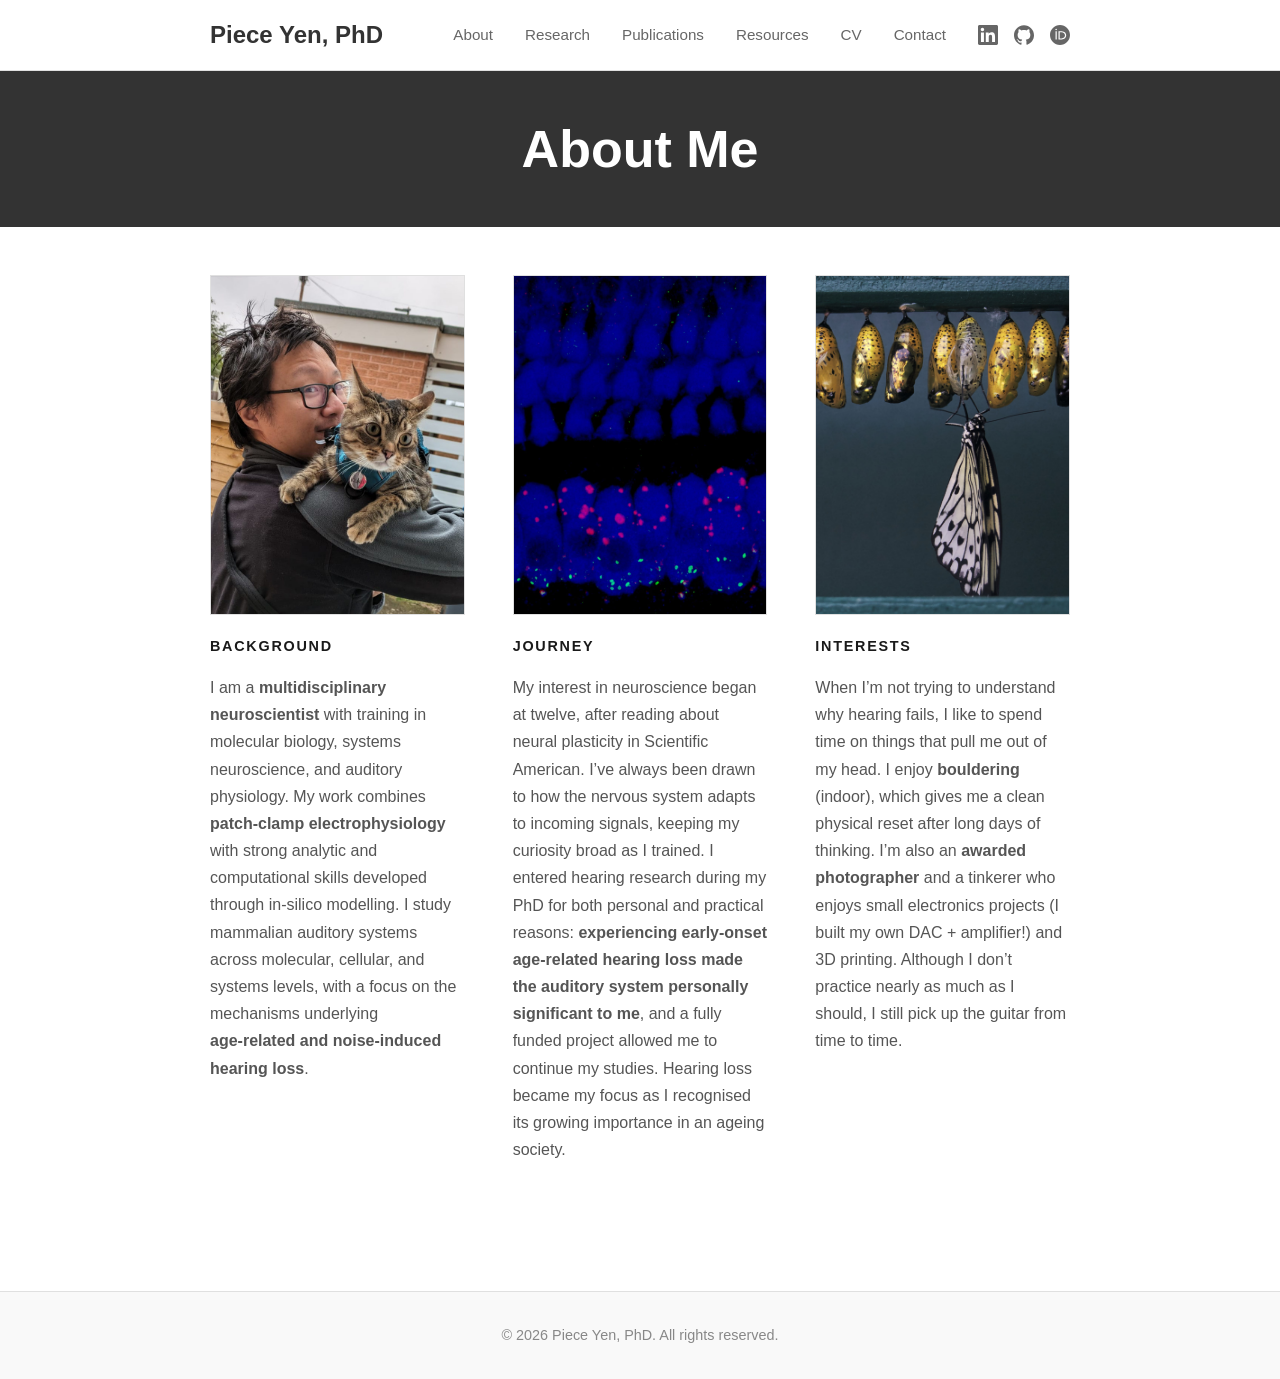
==== about.html @ 248974b4 "Initial commit" ====
<!DOCTYPE html>
<html lang="en">
<head>
    <meta charset="UTF-8">
    <meta name="viewport" content="width=device-width, initial-scale=1.0">
    <title>About - Piece Yen, PhD</title>
    <link rel="stylesheet" href="style.css">
    <script type="application/ld+json">
        {
            "@context": "https://schema.org",
            "@type": "AboutPage",
            "name": "About - Piece Yen, PhD",
            "mainEntity": {
                "@id": "https://orcid.org/0000-0003-2420-4510",
                "@type": "Person",
                "name": "Piece Yen, PhD",
                "honorificSuffix": "PhD",
                "email": "mailto:piece.yen@sheffield.ac.uk",
                "affiliation": {
                    "@type": "Organization",
                    "name": "The University of Sheffield"
                },
                "sameAs": [
                    "https://orcid.org/0000-0003-2420-4510",
                    "https://scholar.google.com/citations?user=9WFLrJ4AAAAJ",
                    "https://www.linkedin.com/in/pieceyen/"
                ]
            }
        }
    </script>
</head>
<body>
    <nav>
        <div class="nav-container">
            <a href="index.html" class="logo">Piece Yen, PhD</a>
            <div class="nav-right">
                <ul class="nav-links">
                    <li><a href="about.html">About</a></li>
                    <li><a href="research.html">Research</a></li>
                    <li><a href="publications.html">Publications</a></li>
                    <li><a href="resources.html">Resources</a></li>
                    <li><a href="cv.html">CV</a></li>
                    <li><a href="contact.html">Contact</a></li>
                </ul>
                <div class="social-icons">
                    <a href="https://www.linkedin.com/in/pieceyen/" target="_blank" aria-label="LinkedIn">
                        <svg width="20" height="20" viewBox="0 0 24 24" fill="currentColor">
                            <path d="M20.447 20.452h-3.554v-5.569c0-1.328-.027-3.037-1.852-3.037-1.853 0-2.136 1.445-2.136 2.939v5.667H9.351V9h3.414v1.561h.046c.477-.9 1.637-1.85 3.37-1.85 3.601 0 4.267 2.37 4.267 5.455v6.286zM5.337 7.433c-1.144 0-2.063-.926-2.063-2.065 0-1.138.92-2.063 2.063-2.063 1.14 0 2.064.925 2.064 2.063 0 1.139-.925 2.065-2.064 2.065zm1.782 13.019H3.555V9h3.564v11.452zM22.225 0H1.771C.792 0 0 .774 0 1.729v20.542C0 23.227.792 24 1.771 24h20.451C23.2 24 24 23.227 24 22.271V1.729C24 .774 23.2 0 22.222 0h.003z"/>
                        </svg>
                    </a>
                    <a href="https://github.com/piece-yen" target="_blank" aria-label="GitHub">
                        <svg width="20" height="20" viewBox="0 0 24 24" fill="currentColor">
                            <path d="M12 .297c-6.63 0-12 5.373-12 12 0 5.303 3.438 9.8 8.205 11.385.6.113.82-.258.82-.577 0-.285-.01-1.04-.015-2.04-3.338.724-4.042-1.61-4.042-1.61C4.422 18.07 3.633 17.7 3.633 17.7c-1.087-.744.084-.729.084-.729 1.205.084 1.838 1.236 1.838 1.236 1.07 1.835 2.809 1.305 3.495.998.108-.776.417-1.305.76-1.605-2.665-.3-5.466-1.332-5.466-5.93 0-1.31.465-2.38 1.235-3.22-.135-.303-.54-1.523.105-3.176 0 0 1.005-.322 3.3 1.23.96-.267 1.98-.399 3-.405 1.02.006 2.04.138 3 .405 2.28-1.552 3.285-1.23 3.285-1.23.645 1.653.24 2.873.12 3.176.765.84 1.23 1.91 1.23 3.22 0 4.61-2.805 5.625-5.475 5.92.42.36.81 1.096.81 2.22 0 1.606-.015 2.896-.015 3.286 0 .315.21.69.825.57C20.565 22.092 24 17.592 24 12.297c0-6.627-5.373-12-12-12"/>
                        </svg>
                    </a>
                    <a href="https://orcid.org/0000-0003-2420-4510" target="_blank" aria-label="ORCID">
                        <svg width="20" height="20" viewBox="0 0 24 24" fill="currentColor">
                            <path d="M12 0C5.372 0 0 5.372 0 12s5.372 12 12 12 12-5.372 12-12S18.628 0 12 0zM7.369 4.378c.525 0 .947.431.947.947s-.422.947-.947.947a.95.95 0 0 1-.947-.947c0-.525.422-.947.947-.947zm-.722 3.038h1.444v10.041H6.647V7.416zm3.562 0h3.9c3.712 0 5.344 2.653 5.344 5.025 0 2.578-2.016 5.016-5.325 5.016h-3.919V7.416zm1.444 1.303v7.444h2.297c2.359 0 4.053-1.666 4.053-3.722 0-2.056-1.694-3.722-4.053-3.722h-2.297z"/>
                        </svg>
                    </a>
                </div>
            </div>
        </div>
    </nav>

    <main>
        <section class="about-hero-banner">
            <div class="about-hero-inner container">
                <h1>About Me</h1>
            </div>
        </section>

        <section class="about-section">
            <div class="container">
                <div class="about-grid">
                    <article class="about-tile">
                        <div class="about-tile-image" role="img" aria-label="Background" style="background-image: url('assets/me-alt.jpg');"></div>
                        <h2 class="about-tile-label">Background</h2>
                        <p>
                            I am a <strong>multidisciplinary neuroscientist</strong> with training in molecular biology, systems neuroscience, and auditory physiology. My work combines <strong>patch‑clamp electrophysiology</strong> with strong analytic and computational skills developed through in‑silico modelling. I study mammalian auditory systems across molecular, cellular, and systems levels, with a focus on the mechanisms underlying <strong>age‑related and noise‑induced hearing loss</strong>.
                        </p>
                    </article>

                    <article class="about-tile">
                        <div class="about-tile-image" role="img" aria-label="Journey" style="background-image: url('assets/haircells4x3.jpg');"></div>
                        <h2 class="about-tile-label">Journey</h2>
                        <p>
                            My interest in neuroscience began at twelve, after reading about neural plasticity in Scientific American. I’ve always been drawn to how the nervous system adapts to incoming signals, keeping my curiosity broad as I trained. I entered hearing research during my PhD for both personal and practical reasons: <strong>experiencing early‑onset age‑related hearing loss made the auditory system personally significant to me</strong>, and a fully funded project allowed me to continue my studies. Hearing loss became my focus as I recognised its growing importance in an ageing society.
                        </p>
                    </article>

                    <article class="about-tile">
                        <div class="about-tile-image" role="img" aria-label="Interests" style="background-image: url('assets/NGP2017.jpg');"></div>
                        <h2 class="about-tile-label">Interests</h2>
                        <p>
                            When I’m not trying to understand why hearing fails, I like to spend time on things that pull me out of my head. I enjoy <strong>bouldering</strong> (indoor), which gives me a clean physical reset after long days of thinking. I’m also an <strong>awarded photographer</strong> and a tinkerer who enjoys small electronics projects (I built my own DAC + amplifier!) and 3D printing. Although I don’t practice nearly as much as I should, I still pick up the guitar from time to time.
                        </p>
                    </article>
                </div>
            </div>
        </section>
    </main>

    <footer>
        <div class="container">
            <p>&copy; 2026 Piece Yen, PhD. All rights reserved.</p>
        </div>
    </footer>
</body>
</html>
---- style.css ----
/* Reset and Base Styles */
* {
    margin: 0;
    padding: 0;
    box-sizing: border-box;
}

body {
    font-family: -apple-system, BlinkMacSystemFont, 'Segoe UI', Roboto, Oxygen, Ubuntu, Cantarell, sans-serif;
    line-height: 1.6;
    color: #333;
    background-color: #fff;
}

.container {
    max-width: 900px;
    margin: 0 auto;
    padding: 0 20px;
}

.container-wide {
    max-width: 1100px;
    margin: 0 auto;
    padding: 0 20px;
}

/* Navigation */
nav {
    background-color: #fff;
    border-bottom: 1px solid #e0e0e0;
    padding: 1rem 0;
    position: sticky;
    top: 0;
    z-index: 100;
}

.nav-container {
    max-width: 900px;
    margin: 0 auto;
    padding: 0 20px;
    display: flex;
    justify-content: space-between;
    align-items: center;
}

.logo {
    font-size: 1.5rem;
    font-weight: 600;
    color: #333;
    text-decoration: none;
}

.nav-right {
    display: flex;
    align-items: center;
    gap: 2rem;
}

.nav-links {
    display: flex;
    list-style: none;
    gap: 2rem;
}

.nav-links a {
    color: #666;
    text-decoration: none;
    font-size: 0.95rem;
    transition: color 0.3s;
}

.nav-links a:hover {
    color: #000;
}

.social-icons {
    display: flex;
    gap: 1rem;
    align-items: center;
}

.social-icons a {
    color: #666;
    transition: color 0.3s;
    display: flex;
    align-items: center;
}

.social-icons a:hover {
    color: #000;
}

.social-icons svg {
    width: 20px;
    height: 20px;
}

/* Hero Section */
.hero {
    padding: 4rem 0;
    min-height: 60vh;
}

.hero-layout {
    display: flex;
    gap: 3rem;
    align-items: flex-start;
}

.hero-text {
    flex: 0 1 70%;
    min-width: 0;
}

.hero-photo img {
    display: block;
    height: auto;
    border-radius: 6px;
}

.hero-photo-desktop img {
    width: 100%;
    max-width: 100%;
}

.hero-photo-desktop {
    flex: 0 0 30%;
    max-width: 30%;
}

.hero-photo-mobile {
    display: none;
}

.hero-photo-mobile img {
    width: 100%;
    max-width: 100%;
}

.hero h1 {
    font-size: 2.5rem;
    font-weight: 500;
    line-height: 1.3;
    margin-bottom: 2rem;
    color: #1a1a1a;
}

.intro-content {
    max-width: 700px;
}

.intro-content p {
    font-size: 1.1rem;
    margin-bottom: 1.5rem;
    color: #555;
}

.btn-primary {
    display: inline-block;
    padding: 0.75rem 1.5rem;
    background-color: #000;
    color: #fff;
    text-decoration: none;
    border-radius: 4px;
    transition: background-color 0.3s;
    margin-top: 1rem;
}

.btn-primary:hover {
    background-color: #333;
}

/* Contact Preview Section */
.contact-preview {
    background-color: #f9f9f9;
    padding: 3rem 0;
    border-top: 1px solid #e0e0e0;
}

.contact-preview h3 {
    font-size: 1rem;
    font-weight: 600;
    letter-spacing: 0.05em;
    margin-bottom: 1.5rem;
    color: #333;
}

.contact-preview p {
    margin-bottom: 0.5rem;
    color: #555;
}

.contact-preview a {
    color: #0066cc;
    text-decoration: none;
}

.contact-preview a:hover {
    text-decoration: underline;
}

/* Content Pages */
.content-section {
    padding: 3rem 0;
    min-height: 70vh;
}

.content-section h1 {
    font-size: 2.5rem;
    font-weight: 500;
    margin-bottom: 2rem;
    color: #1a1a1a;
}

.content-section h2 {
    font-size: 1.8rem;
    font-weight: 500;
    margin-top: 2.5rem;
    margin-bottom: 1rem;
    color: #1a1a1a;
}

.content-section h2.section-muted-title {
    color: #666;
}

.content-section h3 {
    font-size: 1.3rem;
    font-weight: 500;
    margin-top: 2rem;
    margin-bottom: 0.75rem;
    color: #333;
}

.content-section p {
    font-size: 1.05rem;
    margin-bottom: 1.25rem;
    color: #555;
    line-height: 1.7;
}

.content-section ul {
    margin-left: 1.5rem;
    margin-bottom: 1.5rem;
}

.content-section li {
    font-size: 1.05rem;
    color: #555;
    margin-bottom: 0.75rem;
    line-height: 1.7;
}

/* Contact */
.contact-social-links {
    display: flex;
    flex-direction: column;
    gap: 0.75rem;
    margin-bottom: 1.5rem;
}

.contact-social-link {
    display: inline-flex;
    align-items: center;
    gap: 0.6rem;
    color: #0066cc;
    text-decoration: none;
    font-size: 1.05rem;
}

.contact-social-link:hover {
    text-decoration: underline;
}

.contact-social-icon {
    width: 20px;
    height: 20px;
    display: inline-flex;
    align-items: center;
    justify-content: center;
    color: #666;
    flex: 0 0 20px;
}

.contact-social-icon-empty {
    border: none;
}

/* Resources */
.coming-soon-block {
    background-color: #f9f9f9;
    border: 1px solid #e0e0e0;
    border-radius: 6px;
    padding: 1.5rem;
}

.coming-soon-block h2 {
    margin-top: 0;
}

.coming-soon-block p {
    margin-bottom: 0;
}

/* Publications */
.publication {
    margin-bottom: 2rem;
    padding-bottom: 2rem;
    border-bottom: 1px solid #e0e0e0;
}

.publication:last-child {
    border-bottom: none;
}

.publication-title {
    font-size: 1.2rem;
    font-weight: 500;
    margin-bottom: 0.5rem;
    color: #1a1a1a;
}

.publication-authors {
    font-size: 1rem;
    color: #666;
    margin-bottom: 0.5rem;
}

.publication-venue {
    font-size: 1rem;
    color: #888;
    font-style: italic;
    margin-bottom: 0.75rem;
}

.publication-links a {
    display: inline-block;
    margin-right: 1rem;
    color: #0066cc;
    text-decoration: none;
    font-size: 0.95rem;
}

.publication-links a:hover {
    text-decoration: underline;
}

.publication-muted .publication-title {
    font-size: 1.1rem;
    font-weight: 400;
    color: #333;
}

.publication-muted .publication-authors {
    font-size: 0.95rem;
    color: #777;
}

.publication-muted .publication-venue {
    font-size: 0.95rem;
    color: #999;
}

/* CV Styling */
.cv-section {
    margin-bottom: 2.5rem;
}

.cv-entry {
    margin-bottom: 1.5rem;
}

.cv-title {
    font-weight: 600;
    color: #1a1a1a;
}

.cv-subtitle {
    color: #666;
    font-style: italic;
}

.cv-date {
    color: #888;
    font-size: 0.95rem;
}

/* CV (example-like stacked layout) */
.cv-page .content-section {
    padding-top: 2.5rem;
}

.cv-page .cv-lead {
    margin-bottom: 2rem;
}

.cv-page .cv-lead p {
    margin-bottom: 0.6rem;
}

.cv-page .cv-lead a {
    color: #0066cc;
    text-decoration: none;
}

.cv-page .cv-lead a:hover {
    text-decoration: underline;
}

.cv-page .cv-lead-divider {
    border: none;
    border-top: 1px solid #e0e0e0;
    margin-top: 1.25rem;
}

.cv-page .content-section h2 {
    font-size: 1rem;
    font-weight: 600;
    letter-spacing: 0.12em;
    text-transform: uppercase;
    margin-top: 2.75rem;
    margin-bottom: 1.25rem;
    color: #333;
}

.cv-page .cv-item {
    margin-bottom: 1.6rem;
}

.cv-page .cv-item-title {
    font-size: 1.1rem;
    font-weight: 600;
    color: #1a1a1a;
    margin-bottom: 0.75rem;
}

.cv-page .cv-item-dates {
    font-weight: 500;
    color: #666;
}

.cv-page .cv-top-grid {
    display: grid;
    grid-template-columns: repeat(2, minmax(0, 1fr));
    gap: 3rem;
    align-items: start;
}

.cv-page .cv-top-grid h2 {
    margin-top: 0;
}

.cv-page .content-section ul {
    margin-left: 1.25rem;
}

.cv-page .content-section ul ul {
    margin-top: 0.6rem;
    margin-bottom: 0.25rem;
}

/* Resources */
.resource-grid {
    display: grid;
    grid-template-columns: repeat(auto-fit, minmax(220px, 1fr));
    gap: 1.25rem;
    justify-items: start;
}

/* About (reference-like layout) */
.about-hero-banner,
.page-hero-banner {
    --about-hero-title-size: 3.25rem;
    width: 100%;
    height: calc(var(--about-hero-title-size) * 3);
    background-color: #333;
    background-size: cover;
    background-position: center;
    display: flex;
    align-items: flex-start;
}

.about-hero-inner,
.page-hero-inner {
    padding-top: var(--about-hero-title-size);
}

.about-hero-banner h1,
.page-hero-banner h1 {
    font-size: var(--about-hero-title-size);
    line-height: 1;
    font-weight: 600;
    color: #fff;
    margin: 0;
}

.about-section {
    padding: 3rem 0;
}

.about-grid {
    display: grid;
    grid-template-columns: repeat(3, minmax(0, 1fr));
    gap: 3rem;
    align-items: start;
}

.about-tile {
    text-align: left;
}

.about-tile-image {
    width: 100%;
    max-width: 280px;
    aspect-ratio: 3 / 4;
    margin: 0 auto;
    background-color: #f3f3f3;
    border: 1px solid #e0e0e0;
    background-size: cover;
    background-position: center;
    background-repeat: no-repeat;
}

.about-tile-label {
    font-size: 0.9rem;
    font-weight: 600;
    letter-spacing: 0.12em;
    text-transform: uppercase;
    margin-top: 1.25rem;
    margin-bottom: 1rem;
    color: #1a1a1a;
}

.about-tile p {
    font-size: 1rem;
    margin-bottom: 1rem;
    color: #555;
    line-height: 1.7;
}

.resource-card {
    margin: 0;
    display: flex;
    flex-direction: column;
    align-items: flex-start;
    gap: 0.75rem;
    padding: 0;
    border: none;
    border-radius: 0;
    text-align: left;
    width: 300px;
    max-width: 100%;
}

.resource-image {
    width: 100%;
    max-width: 300px;
    max-height: 300px;
    aspect-ratio: 1 / 1;
    margin: 0;
    background-color: #f3f3f3;
    border-radius: 6px;
    background-size: cover;
    background-position: center;
    background-repeat: no-repeat;
}

.resource-caption {
    font-size: 1rem;
    color: #555;
    margin-top: 0;
    margin-bottom: 0;
    max-width: 280px;
}

/* Footer */
footer {
    background-color: #f9f9f9;
    border-top: 1px solid #e0e0e0;
    padding: 2rem 0;
    margin-top: 4rem;
}

footer p {
    text-align: center;
    color: #888;
    font-size: 0.9rem;
}

/* Responsive Design */
@media (max-width: 768px) {
    .nav-right {
        gap: 1rem;
    }

    .nav-links {
        gap: 1rem;
        font-size: 0.85rem;
    }

    .social-icons {
        gap: 0.75rem;
    }

    .hero-layout {
        flex-direction: column;
        gap: 1.5rem;
    }

    .hero-photo-desktop {
        display: none;
    }

    .hero-photo-mobile {
        display: block;
        margin: 1.25rem 0;
    }

    .hero h1 {
        font-size: 1.8rem;
    }

    .intro-content p {
        font-size: 1rem;
    }

    .content-section h1 {
        font-size: 2rem;
    }

    .content-section h2 {
        font-size: 1.5rem;
    }

    .about-hero-banner,
    .page-hero-banner {
        --about-hero-title-size: 2.25rem;
    }

    .about-grid {
        grid-template-columns: 1fr;
        gap: 2.25rem;
    }

    .cv-page .cv-top-grid {
        grid-template-columns: 1fr;
        gap: 2.25rem;
    }
}

@media (max-width: 480px) {
    .nav-container {
        flex-direction: column;
        gap: 1rem;
    }

    .nav-right {
        flex-direction: column;
        gap: 1rem;
    }

    .nav-links {
        flex-wrap: wrap;
        justify-content: center;
    }

    .hero h1 {
        font-size: 1.5rem;
    }
}
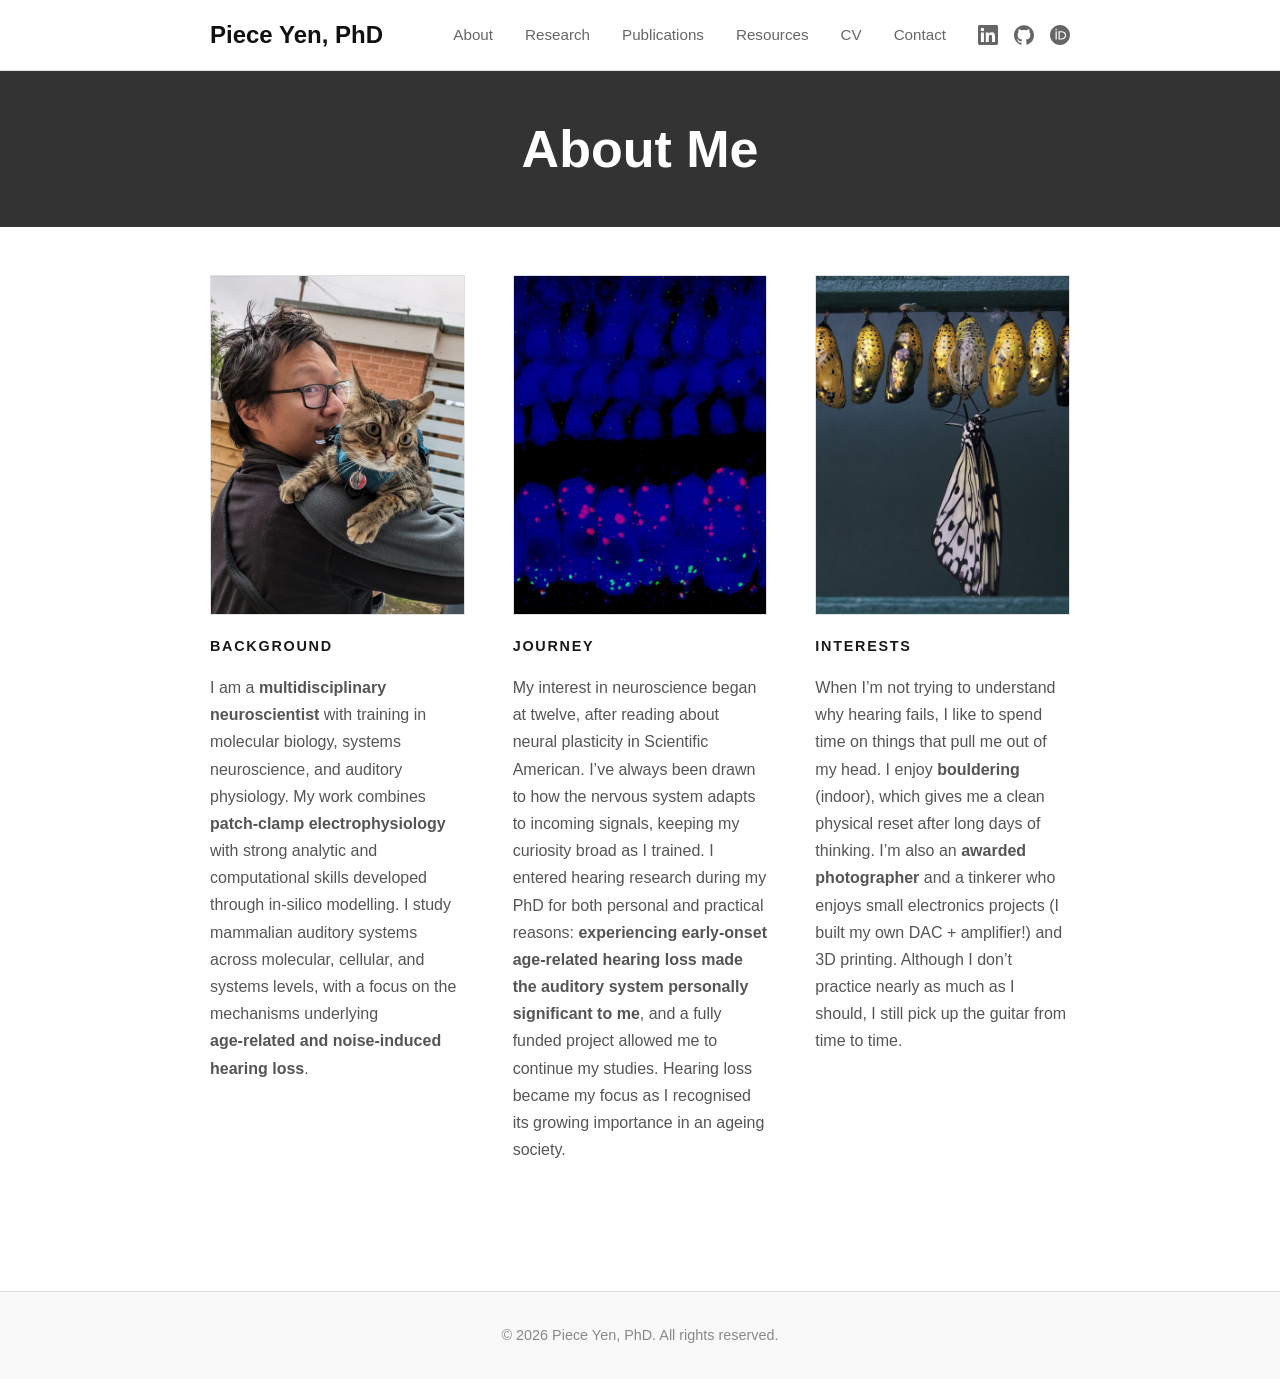
==== commit e4576674: "Remove email addresses from all pages" ====
--- a/about.html
+++ b/about.html
@@ -15,7 +15,6 @@
                 "@type": "Person",
                 "name": "Piece Yen, PhD",
                 "honorificSuffix": "PhD",
-                "email": "mailto:piece.yen@sheffield.ac.uk",
                 "affiliation": {
                     "@type": "Organization",
                     "name": "The University of Sheffield"
--- a/style.css
+++ b/style.css
@@ -46,7 +46,7 @@
 .logo {
     font-size: 1.5rem;
     font-weight: 600;
-    color: #333;
+    color: #111111;
     text-decoration: none;
 }
 
@@ -142,7 +142,12 @@
     font-weight: 500;
     line-height: 1.3;
     margin-bottom: 2rem;
-    color: #1a1a1a;
+    color: #383838;
+}
+
+.hero-name {
+    color: #111111;
+    font-weight: 700;
 }
 
 .intro-content {
@@ -153,6 +158,12 @@
     font-size: 1.1rem;
     margin-bottom: 1.5rem;
     color: #555;
+}
+
+.hero-actions {
+    display: flex;
+    flex-wrap: wrap;
+    gap: 0.75rem;
 }
 
 .btn-primary {
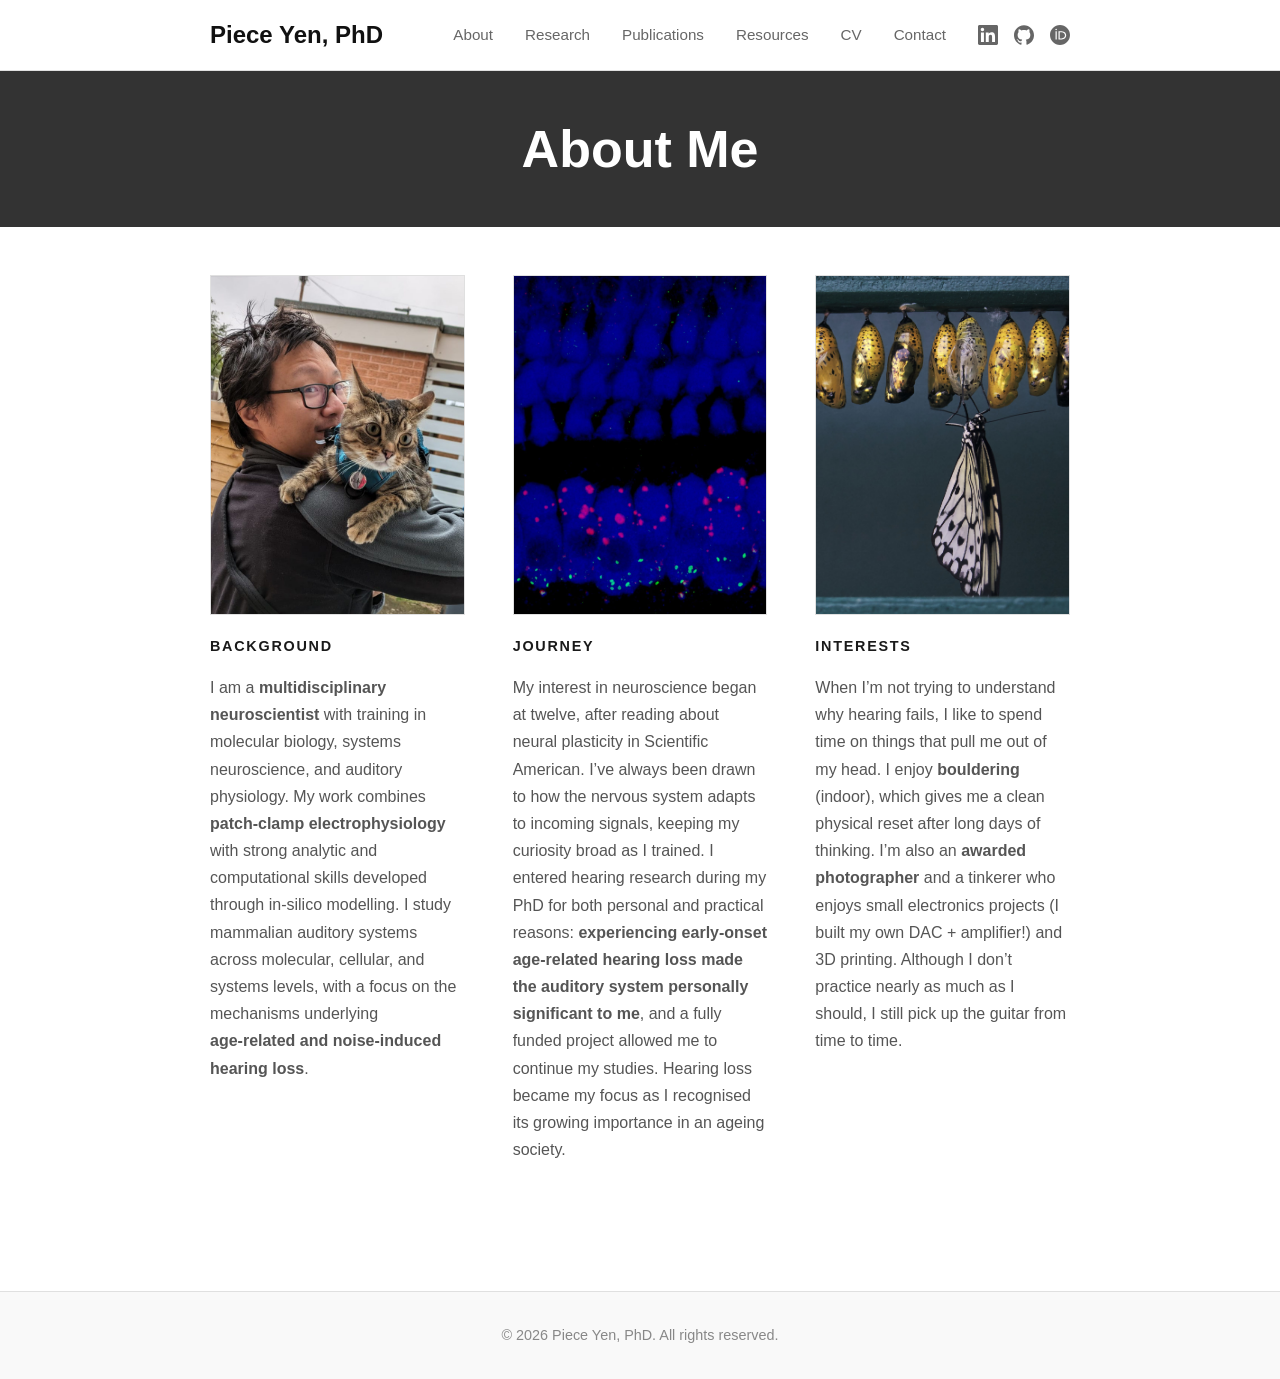
==== commit cc682f94: "Improve site metadata and add rotating interests images" ====
--- a/about.html
+++ b/about.html
@@ -4,6 +4,18 @@
     <meta charset="UTF-8">
     <meta name="viewport" content="width=device-width, initial-scale=1.0">
     <title>About - Piece Yen, PhD</title>
+    <meta name="description" content="Learn about Piece Yen's multidisciplinary background, research journey in auditory neuroscience, and interests beyond academia.">
+    <link rel="canonical" href="https://piece-yen.github.io/about.html">
+    <meta property="og:type" content="website">
+    <meta property="og:site_name" content="Piece Yen, PhD">
+    <meta property="og:title" content="About - Piece Yen, PhD">
+    <meta property="og:description" content="Background and research journey of Piece Yen, PhD.">
+    <meta property="og:url" content="https://piece-yen.github.io/about.html">
+    <meta property="og:image" content="https://piece-yen.github.io/assets/me-alt.jpg">
+    <meta name="twitter:card" content="summary_large_image">
+    <meta name="twitter:title" content="About - Piece Yen, PhD">
+    <meta name="twitter:description" content="Background and research journey of Piece Yen, PhD.">
+    <meta name="twitter:image" content="https://piece-yen.github.io/assets/me-alt.jpg">
     <link rel="stylesheet" href="style.css">
     <script type="application/ld+json">
         {
@@ -29,6 +41,7 @@
     </script>
 </head>
 <body>
+    <a href="#main-content" class="skip-link">Skip to main content</a>
     <nav>
         <div class="nav-container">
             <a href="index.html" class="logo">Piece Yen, PhD</a>
@@ -62,7 +75,7 @@
         </div>
     </nav>
 
-    <main>
+    <main id="main-content">
         <section class="about-hero-banner">
             <div class="about-hero-inner container">
                 <h1>About Me</h1>
@@ -73,7 +86,7 @@
             <div class="container">
                 <div class="about-grid">
                     <article class="about-tile">
-                        <div class="about-tile-image" role="img" aria-label="Background" style="background-image: url('assets/me-alt.jpg');"></div>
+                        <div class="about-tile-image" role="img" aria-label="Portrait of Piece Yen in a laboratory setting" style="background-image: url('assets/me-alt.jpg');"></div>
                         <h2 class="about-tile-label">Background</h2>
                         <p>
                             I am a <strong>multidisciplinary neuroscientist</strong> with training in molecular biology, systems neuroscience, and auditory physiology. My work combines <strong>patch‑clamp electrophysiology</strong> with strong analytic and computational skills developed through in‑silico modelling. I study mammalian auditory systems across molecular, cellular, and systems levels, with a focus on the mechanisms underlying <strong>age‑related and noise‑induced hearing loss</strong>.
@@ -81,7 +94,7 @@
                     </article>
 
                     <article class="about-tile">
-                        <div class="about-tile-image" role="img" aria-label="Journey" style="background-image: url('assets/haircells4x3.jpg');"></div>
+                        <div class="about-tile-image" role="img" aria-label="Close-up microscopy image of cochlear hair cells" style="background-image: url('assets/haircells4x3.jpg');"></div>
                         <h2 class="about-tile-label">Journey</h2>
                         <p>
                             My interest in neuroscience began at twelve, after reading about neural plasticity in Scientific American. I’ve always been drawn to how the nervous system adapts to incoming signals, keeping my curiosity broad as I trained. I entered hearing research during my PhD for both personal and practical reasons: <strong>experiencing early‑onset age‑related hearing loss made the auditory system personally significant to me</strong>, and a fully funded project allowed me to continue my studies. Hearing loss became my focus as I recognised its growing importance in an ageing society.
@@ -89,7 +102,10 @@
                     </article>
 
                     <article class="about-tile">
-                        <div class="about-tile-image" role="img" aria-label="Interests" style="background-image: url('assets/NGP2017.jpg');"></div>
+                        <div class="about-tile-image about-tile-image-rotating" role="img" aria-label="Rotating images showing Piece Yen's outdoor and bouldering interests">
+                            <span class="about-tile-frame about-tile-frame-primary" aria-hidden="true" style="background-image: url('assets/NGP2017.jpg');"></span>
+                            <span class="about-tile-frame about-tile-frame-secondary" aria-hidden="true" style="background-image: url('assets/bouldering.jpg');"></span>
+                        </div>
                         <h2 class="about-tile-label">Interests</h2>
                         <p>
                             When I’m not trying to understand why hearing fails, I like to spend time on things that pull me out of my head. I enjoy <strong>bouldering</strong> (indoor), which gives me a clean physical reset after long days of thinking. I’m also an <strong>awarded photographer</strong> and a tinkerer who enjoys small electronics projects (I built my own DAC + amplifier!) and 3D printing. Although I don’t practice nearly as much as I should, I still pick up the guitar from time to time.
--- a/style.css
+++ b/style.css
@@ -22,6 +22,23 @@
     max-width: 1100px;
     margin: 0 auto;
     padding: 0 20px;
+}
+
+.skip-link {
+    position: absolute;
+    left: -9999px;
+    top: -9999px;
+    z-index: 1000;
+    background: #000;
+    color: #fff;
+    padding: 0.5rem 0.75rem;
+    border-radius: 4px;
+    text-decoration: none;
+}
+
+.skip-link:focus {
+    left: 1rem;
+    top: 1rem;
 }
 
 /* Navigation */
@@ -188,6 +205,7 @@
     border-top: 1px solid #e0e0e0;
 }
 
+.contact-preview h2,
 .contact-preview h3 {
     font-size: 1rem;
     font-weight: 600;
@@ -530,6 +548,63 @@
     background-size: cover;
     background-position: center;
     background-repeat: no-repeat;
+}
+
+.about-tile-image-rotating {
+    position: relative;
+    overflow: hidden;
+}
+
+.about-tile-frame {
+    position: absolute;
+    inset: 0;
+    background-size: cover;
+    background-position: center;
+    background-repeat: no-repeat;
+}
+
+.about-tile-frame-primary {
+    animation: about-tile-rotate-primary 8s infinite;
+}
+
+.about-tile-frame-secondary {
+    opacity: 0;
+    animation: about-tile-rotate-secondary 8s infinite;
+}
+
+@keyframes about-tile-rotate-primary {
+    0%, 45% {
+        opacity: 1;
+    }
+
+    55%, 100% {
+        opacity: 0;
+    }
+}
+
+@keyframes about-tile-rotate-secondary {
+    0%, 45% {
+        opacity: 0;
+    }
+
+    55%, 100% {
+        opacity: 1;
+    }
+}
+
+@media (prefers-reduced-motion: reduce) {
+    .about-tile-frame-primary,
+    .about-tile-frame-secondary {
+        animation: none;
+    }
+
+    .about-tile-frame-primary {
+        opacity: 1;
+    }
+
+    .about-tile-frame-secondary {
+        opacity: 0;
+    }
 }
 
 .about-tile-label {
